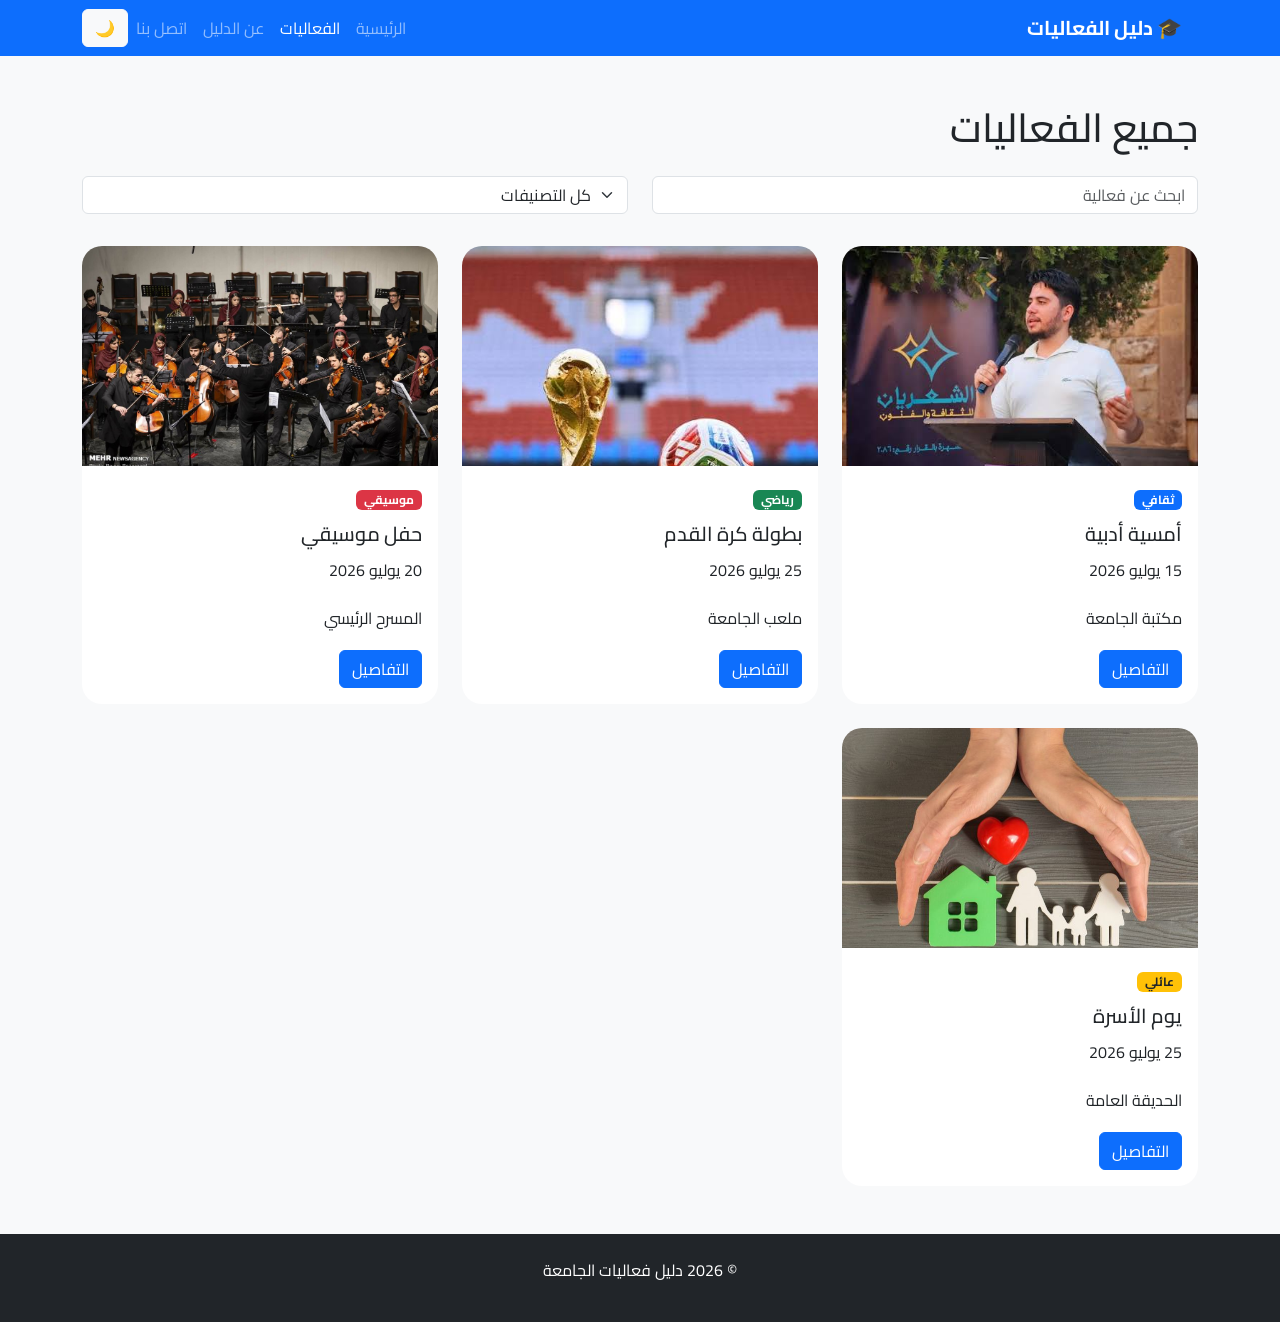
==== events.html @ 62cc1245 "Initial upload" ====
<!DOCTYPE html>
<html lang="ar" dir="rtl">

<head>
    <meta charset="UTF-8">
    <meta name="viewport" content="width=device-width, initial-scale=1.0">
    <title>الفعاليات</title>

    <link href="https://cdn.jsdelivr.net/npm/bootstrap@5.3.8/dist/css/bootstrap.min.css" rel="stylesheet">

    <link href="https://fonts.googleapis.com/css2?family=Cairo:wght@300;400;600;700&display=swap" rel="stylesheet">

    <link rel="stylesheet" href="assets/css/styles.css">
</head>

<body>
<div id="loader">

        <div class="loader-content">

            🎓 دليل فعاليات الجامعة

            <div class="spinner"></div>

            <p>
                جاري تحميل الموقع...
            </p>

        </div>

    </div>
<nav class="navbar navbar-expand-lg navbar-dark bg-primary">
    <div class="container">

        <a class="navbar-brand fw-bold" href="index.html">
            🎓 دليل الفعاليات
        </a>

        <button class="navbar-toggler" data-bs-toggle="collapse" data-bs-target="#navMenu">
            <span class="navbar-toggler-icon"></span>
        </button>

        <div class="collapse navbar-collapse" id="navMenu">

            <ul class="navbar-nav me-auto">

                <li class="nav-item">
                    <a class="nav-link" href="index.html">الرئيسية</a>
                </li>

                <li class="nav-item">
                    <a class="nav-link active" href="events.html">الفعاليات</a>
                </li>

                <li class="nav-item">
                    <a class="nav-link" href="about.html">عن الدليل</a>
                </li>

                <li class="nav-item">
                    <a class="nav-link" href="contact.html">اتصل بنا</a>
                </li>

            </ul>

        </div>
 <button id="themeToggle"
         class="btn btn-light">
    🌙
    </div>
</nav>

<div class="container my-5">

    <h1 class="mb-4">جميع الفعاليات</h1>

    <div class="row mb-4">

        <div class="col-md-6 mb-2">
            <input type="text" id="searchInput" class="form-control" placeholder="ابحث عن فعالية">
        </div>

        <div class="col-md-6 mb-2">
            <select id="categoryFilter" class="form-select">
                <option value="all">كل التصنيفات</option>
                <option value="ثقافي">ثقافي</option>
                <option value="رياضي">رياضي</option>
                <option value="موسيقي">موسيقي</option>
                <option value="عائلي">عائلي</option>
            </select>
        </div>

    </div>

    <div class="row g-4" id="eventsContainer">

        <!-- Event 1 -->
        <div class="col-md-4 event-card" data-category="ثقافي">

            <div class="card h-100">
                <img src="assets/img/11.jpg"
                    class="card-img-top" >
              

                <div class="card-body">

                    <span class="badge bg-primary">ثقافي</span>

                    <h5 class="mt-2">
                        أمسية أدبية
                    </h5>

                    <p>
                        15 يوليو 2026
                    </p>

                    <p>
                        مكتبة الجامعة
                    </p>

                    <a href="event.html" class="btn btn-primary">
                        التفاصيل
                    </a>

                </div>

            </div>

        </div>

        <!-- Event 2 -->

        <div class="col-md-4 event-card" data-category="رياضي">

            <div class="card h-100">

                <img src="assets/img/15.jpg"
                    class="card-img-top" >

                <div class="card-body">

                    <span class="badge bg-success">رياضي</span>

                    <h5 class="mt-2">
                        بطولة كرة القدم
                    </h5>

                    <p>
                        25 يوليو 2026
                    </p>

                    <p>
                        ملعب الجامعة
                    </p>

                    <a href="event.html" class="btn btn-primary">
                        التفاصيل
                    </a>

                </div>

            </div>

        </div>

        <!-- Event 3 -->

        <div class="col-md-4 event-card" data-category="موسيقي">

            <div class="card h-100">

                <img src="assets/img/16.jpg"
                    class="card-img-top" >

                <div class="card-body">

                    <span class="badge bg-danger">
                        موسيقي
                    </span>

                    <h5 class="mt-2">
                        حفل موسيقي
                    </h5>

                    <p>
                        20 يوليو 2026
                    </p>

                    <p>
                        المسرح الرئيسي
                    </p>

                    <a href="event.html" class="btn btn-primary">
                        التفاصيل
                    </a>

                </div>

            </div>

        </div>

        <!-- Event 4 -->

        <div class="col-md-4 event-card" data-category="عائلي">

            <div class="card h-100">

                <img src="assets/img/17.jpg"
                    class="card-img-top" >

                <div class="card-body">

                    <span class="badge bg-warning text-dark">
                        عائلي
                    </span>

                    <h5 class="mt-2">
                        يوم الأسرة
                    </h5>

                    <p>
                        25 يوليو 2026
                    </p>

                    <p>
                        الحديقة العامة
                    </p>

                    <a href="event.html" class="btn btn-primary">
                        التفاصيل
                    </a>

                </div>

            </div>

        </div>

    </div>

</div>

<footer class="bg-dark text-white text-center p-4 mt-5">

    <p>© 2026 دليل فعاليات الجامعة</p>

</footer>

<script>

const searchInput = document.getElementById("searchInput");
const categoryFilter = document.getElementById("categoryFilter");
const eventCards = document.querySelectorAll(".event-card");

function filterEvents() {

    const searchValue = searchInput.value.toLowerCase();
    const categoryValue = categoryFilter.value;

    eventCards.forEach(card => {

        const title = card.querySelector("h5").textContent.toLowerCase();
        const category = card.dataset.category;

        const matchesSearch = title.includes(searchValue);

        const matchesCategory =
            categoryValue === "all" ||
            category === categoryValue;

        if (matchesSearch && matchesCategory) {
            card.style.display = "block";
        } else {
            card.style.display = "none";
        }

    });

}

searchInput.addEventListener("keyup", filterEvents);
categoryFilter.addEventListener("change", filterEvents);

</script>

<script src="https://cdn.jsdelivr.net/npm/bootstrap@5.3.8/dist/js/bootstrap.bundle.min.js"></script>
<script src="assets/js/main.js"></script>
</body>
</html>
---- assets/css/styles.css ----
body{
    font-family: 'Cairo', sans-serif;
    background: #f8f9fa;
    transition: background-color .3s, color .3s;
}


.hero{
    background: linear-gradient(135deg,#0d6efd,#6610f2);
    padding:100px 0;
}



.card{
    transition: .3s ease;
    border: none;
    overflow: hidden;
    border-radius:15px;
}

.card:hover{
    transform: translateY(-8px);
    box-shadow:0 15px 30px rgba(0,0,0,.15);
}

.card img{
    height:220px;
    object-fit:cover;
}



.gallery-img{
    width:100%;
    height:250px;
    object-fit:cover;
    border-radius:12px;
    transition:.3s;
}

.gallery-img:hover{
    transform:scale(1.05);
}



.mySwiper{
    width:100%;
    padding:50px 0;
}

.swiper-slide{
    width:380px;
    transition:all .4s ease;
    opacity:.55;
    filter:blur(2px);
}

.swiper-slide img{
    width:100%;
    height:260px;
    object-fit:cover;
    border-radius:20px;
    box-shadow:0 15px 35px rgba(0,0,0,.25);
}

.swiper-slide-active{
    transform:scale(1.18);
    opacity:1;
    filter:none;
    z-index:10;
}



#loader{
    position:fixed;
    inset:0;
    background:#0d6efd;
    display:flex;
    justify-content:center;
    align-items:center;
    z-index:9999;
    color:white;
    font-size:28px;
    font-weight:bold;
}

.loader-content{
    text-align:center;
}

.spinner{
    width:50px;
    height:50px;
    border:5px solid white;
    border-top-color:transparent;
    border-radius:50%;
    margin:20px auto;
    animation:rotate 1s linear infinite;
}

@keyframes rotate{

    from{
        transform:rotate(0deg);
    }

    to{
        transform:rotate(360deg);
    }

}

.hide-loader{
    opacity:0;
    visibility:hidden;
    transition:.5s;
}


.dark-mode{
    background:#121212;
    color:white;
}

.dark-mode .navbar{
    background:#222 !important;
}

.dark-mode .card{
    background:#1f1f1f;
    color:white;
}

.dark-mode footer{
    background:#000 !important;
}

.dark-mode .gallery-img{
    box-shadow:0 10px 25px rgba(255,255,255,.08);
}

.dark-mode .swiper-slide img{
    box-shadow:0 15px 35px rgba(255,255,255,.08);
}

.swiper-slide img{
    transition: .4s;
}

.swiper-slide:hover img{
    transform: scale(1.05);
}


.event-hero{

    position:relative;

    height:500px;

    overflow:hidden;

    border-radius:25px;

    margin:40px auto;

    max-width:1200px;

}

.event-cover{

    width:100%;

    height:100%;

    object-fit:cover;

}

.event-overlay{

    position:absolute;

    inset:0;

    background:linear-gradient(to top,
    rgba(0,0,0,.75),
    rgba(0,0,0,.15));

    display:flex;

    flex-direction:column;

    justify-content:end;

    padding:50px;

    color:white;

}

.event-overlay h1{

    font-size:45px;

    font-weight:bold;

    margin-bottom:15px;

}

.event-overlay p{

    font-size:20px;

    max-width:700px;

}

.event-info{

    margin-top:20px;

}

.event-info .badge{

    margin-left:10px;

    padding:12px 20px;

    font-size:16px;

    border-radius:30px;

}
.card{

    border-radius:20px;

}

.card-body{

    line-height:2;

}

.card hr{

    opacity:.15;

}
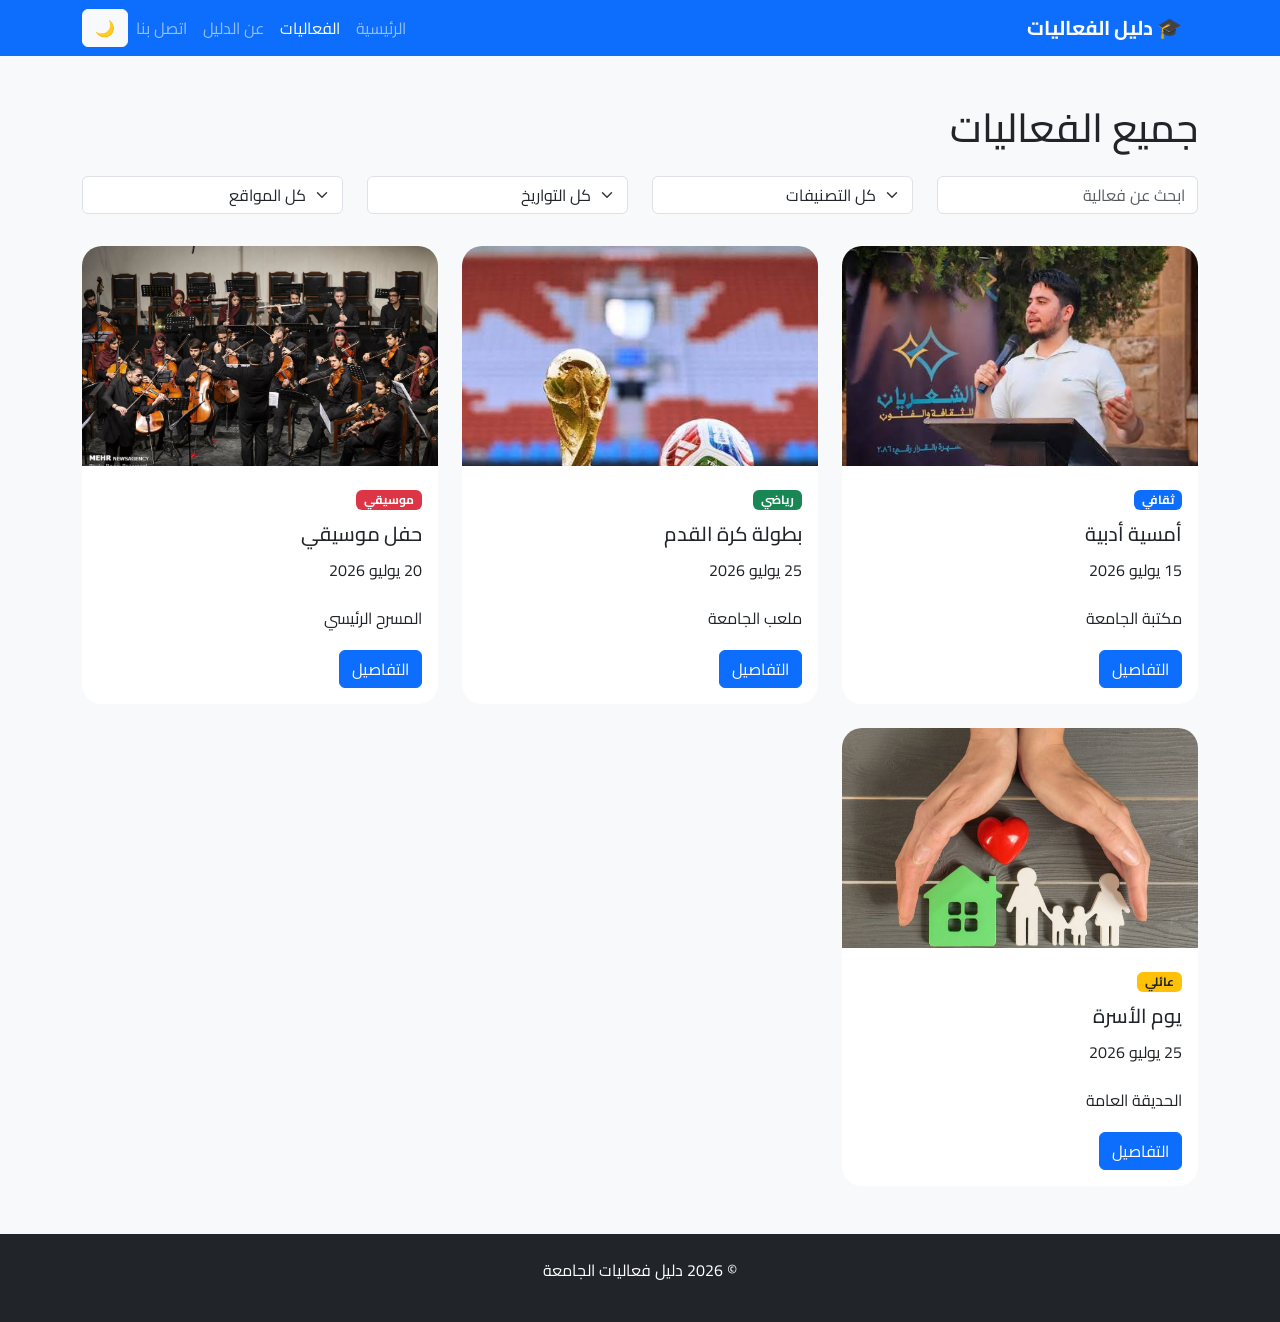
==== commit 945e7af1: "Added date and location filters" ====
--- a/events.html
+++ b/events.html
@@ -75,166 +75,228 @@
 
     <div class="row mb-4">
 
-        <div class="col-md-6 mb-2">
-            <input type="text" id="searchInput" class="form-control" placeholder="ابحث عن فعالية">
-        </div>
-
-        <div class="col-md-6 mb-2">
-            <select id="categoryFilter" class="form-select">
-                <option value="all">كل التصنيفات</option>
-                <option value="ثقافي">ثقافي</option>
-                <option value="رياضي">رياضي</option>
-                <option value="موسيقي">موسيقي</option>
-                <option value="عائلي">عائلي</option>
-            </select>
-        </div>
-
-    </div>
+    <!-- البحث -->
+
+    <div class="col-md-3 mb-2">
+        <input type="text"
+               id="searchInput"
+               class="form-control"
+               placeholder="ابحث عن فعالية">
+    </div>
+
+    <!-- التصنيف -->
+
+    <div class="col-md-3 mb-2">
+
+        <select id="categoryFilter"
+                class="form-select">
+
+            <option value="all">كل التصنيفات</option>
+            <option value="ثقافي">ثقافي</option>
+            <option value="رياضي">رياضي</option>
+            <option value="موسيقي">موسيقي</option>
+            <option value="عائلي">عائلي</option>
+
+        </select>
+
+    </div>
+
+    <!-- التاريخ -->
+
+    <div class="col-md-3 mb-2">
+
+        <select id="dateFilter"
+                class="form-select">
+
+            <option value="all">كل التواريخ</option>
+            <option value="15 يوليو 2026">15 يوليو 2026</option>
+            <option value="20 يوليو 2026">20 يوليو 2026</option>
+            <option value="25 يوليو 2026">25 يوليو 2026</option>
+
+        </select>
+
+    </div>
+
+    <!-- الموقع -->
+
+    <div class="col-md-3 mb-2">
+
+        <select id="locationFilter"
+                class="form-select">
+
+            <option value="all">كل المواقع</option>
+            <option value="مكتبة الجامعة">مكتبة الجامعة</option>
+            <option value="ملعب الجامعة">ملعب الجامعة</option>
+            <option value="المسرح الرئيسي">المسرح الرئيسي</option>
+            <option value="الحديقة العامة">الحديقة العامة</option>
+
+        </select>
+
+    </div>
+
+</div>
+
 
     <div class="row g-4" id="eventsContainer">
 
         <!-- Event 1 -->
-        <div class="col-md-4 event-card" data-category="ثقافي">
-
-            <div class="card h-100">
-                <img src="assets/img/11.jpg"
-                    class="card-img-top" >
-              
-
-                <div class="card-body">
-
-                    <span class="badge bg-primary">ثقافي</span>
-
-                    <h5 class="mt-2">
-                        أمسية أدبية
-                    </h5>
-
-                    <p>
-                        15 يوليو 2026
-                    </p>
-
-                    <p>
-                        مكتبة الجامعة
-                    </p>
-
-                    <a href="event.html" class="btn btn-primary">
-                        التفاصيل
-                    </a>
-
-                </div>
-
-            </div>
-
-        </div>
-
-        <!-- Event 2 -->
-
-        <div class="col-md-4 event-card" data-category="رياضي">
-
-            <div class="card h-100">
-
-                <img src="assets/img/15.jpg"
-                    class="card-img-top" >
-
-                <div class="card-body">
-
-                    <span class="badge bg-success">رياضي</span>
-
-                    <h5 class="mt-2">
-                        بطولة كرة القدم
-                    </h5>
-
-                    <p>
-                        25 يوليو 2026
-                    </p>
-
-                    <p>
-                        ملعب الجامعة
-                    </p>
-
-                    <a href="event.html" class="btn btn-primary">
-                        التفاصيل
-                    </a>
-
-                </div>
-
-            </div>
-
-        </div>
-
-        <!-- Event 3 -->
-
-        <div class="col-md-4 event-card" data-category="موسيقي">
-
-            <div class="card h-100">
-
-                <img src="assets/img/16.jpg"
-                    class="card-img-top" >
-
-                <div class="card-body">
-
-                    <span class="badge bg-danger">
-                        موسيقي
-                    </span>
-
-                    <h5 class="mt-2">
-                        حفل موسيقي
-                    </h5>
-
-                    <p>
-                        20 يوليو 2026
-                    </p>
-
-                    <p>
-                        المسرح الرئيسي
-                    </p>
-
-                    <a href="event.html" class="btn btn-primary">
-                        التفاصيل
-                    </a>
-
-                </div>
-
-            </div>
-
-        </div>
-
+        <div class="col-md-4 event-card"
+     data-category="ثقافي"
+     data-date="15 يوليو 2026"
+     data-location="مكتبة الجامعة">
+
+    <div class="card h-100">
+
+        <img src="assets/img/11.jpg"
+             class="card-img-top">
+
+        <div class="card-body">
+
+            <span class="badge bg-primary">
+                ثقافي
+            </span>
+
+            <h5 class="mt-2">
+                أمسية أدبية
+            </h5>
+
+            <p>
+                15 يوليو 2026
+            </p>
+
+            <p>
+                مكتبة الجامعة
+            </p>
+
+            <a href="event.html" class="btn btn-primary">
+                التفاصيل
+            </a>
+
+        </div>
+
+    </div>
+
+</div>
+<!-- Event 2 -->
+
+<div class="col-md-4 event-card"
+     data-category="رياضي"
+     data-date="25 يوليو 2026"
+     data-location="ملعب الجامعة">
+
+    <div class="card h-100">
+
+        <img src="assets/img/15.jpg"
+             class="card-img-top">
+
+        <div class="card-body">
+
+            <span class="badge bg-success">
+                رياضي
+            </span>
+
+            <h5 class="mt-2">
+                بطولة كرة القدم
+            </h5>
+
+            <p>
+                25 يوليو 2026
+            </p>
+
+            <p>
+                ملعب الجامعة
+            </p>
+
+            <a href="event.html" class="btn btn-primary">
+                التفاصيل
+            </a>
+
+        </div>
+
+    </div>
+
+</div>
+
+ <!-- Event 3 -->
+
+<div class="col-md-4 event-card"
+     data-category="موسيقي"
+     data-date="20 يوليو 2026"
+     data-location="المسرح الرئيسي">
+
+    <div class="card h-100">
+
+        <img src="assets/img/16.jpg"
+             class="card-img-top">
+
+        <div class="card-body">
+
+            <span class="badge bg-danger">
+                موسيقي
+            </span>
+
+            <h5 class="mt-2">
+                حفل موسيقي
+            </h5>
+
+            <p>
+                20 يوليو 2026
+            </p>
+
+            <p>
+                المسرح الرئيسي
+            </p>
+
+            <a href="event.html" class="btn btn-primary">
+                التفاصيل
+            </a>
+
+        </div>
+
+    </div>
+
+</div>
         <!-- Event 4 -->
 
-        <div class="col-md-4 event-card" data-category="عائلي">
-
-            <div class="card h-100">
-
-                <img src="assets/img/17.jpg"
-                    class="card-img-top" >
-
-                <div class="card-body">
-
-                    <span class="badge bg-warning text-dark">
-                        عائلي
-                    </span>
-
-                    <h5 class="mt-2">
-                        يوم الأسرة
-                    </h5>
-
-                    <p>
-                        25 يوليو 2026
-                    </p>
-
-                    <p>
-                        الحديقة العامة
-                    </p>
-
-                    <a href="event.html" class="btn btn-primary">
-                        التفاصيل
-                    </a>
-
-                </div>
-
-            </div>
-
-        </div>
+<!-- Event 4 -->
+
+<div class="col-md-4 event-card"
+     data-category="عائلي"
+     data-date="25 يوليو 2026"
+     data-location="الحديقة العامة">
+
+    <div class="card h-100">
+
+        <img src="assets/img/17.jpg"
+             class="card-img-top">
+
+        <div class="card-body">
+
+            <span class="badge bg-warning text-dark">
+                عائلي
+            </span>
+
+            <h5 class="mt-2">
+                يوم الأسرة
+            </h5>
+
+            <p>
+                25 يوليو 2026
+            </p>
+
+            <p>
+                الحديقة العامة
+            </p>
+
+            <a href="event.html" class="btn btn-primary">
+                التفاصيل
+            </a>
+
+        </div>
+
+    </div>
+
+</div>
 
     </div>
 
@@ -247,42 +309,79 @@
 </footer>
 
 <script>
-
 const searchInput = document.getElementById("searchInput");
+
 const categoryFilter = document.getElementById("categoryFilter");
+
+const dateFilter = document.getElementById("dateFilter");
+
+const locationFilter = document.getElementById("locationFilter");
+
 const eventCards = document.querySelectorAll(".event-card");
 
-function filterEvents() {
+function filterEvents(){
 
     const searchValue = searchInput.value.toLowerCase();
+
     const categoryValue = categoryFilter.value;
 
-    eventCards.forEach(card => {
-
-        const title = card.querySelector("h5").textContent.toLowerCase();
+    const dateValue = dateFilter.value;
+
+    const locationValue = locationFilter.value;
+
+    eventCards.forEach(card=>{
+
+        const title =
+        card.querySelector("h5").textContent.toLowerCase();
+
         const category = card.dataset.category;
 
-        const matchesSearch = title.includes(searchValue);
+        const date = card.dataset.date;
+
+        const location = card.dataset.location;
+
+        const matchesSearch =
+        title.includes(searchValue);
 
         const matchesCategory =
-            categoryValue === "all" ||
-            category === categoryValue;
-
-        if (matchesSearch && matchesCategory) {
-            card.style.display = "block";
-        } else {
-            card.style.display = "none";
+        categoryValue==="all" ||
+        category===categoryValue;
+
+        const matchesDate =
+        dateValue==="all" ||
+        date===dateValue;
+
+        const matchesLocation =
+        locationValue==="all" ||
+        location===locationValue;
+
+        if(
+            matchesSearch &&
+            matchesCategory &&
+            matchesDate &&
+            matchesLocation
+        ){
+
+            card.style.display="block";
+
+        }else{
+
+            card.style.display="none";
+
         }
 
     });
 
 }
 
-searchInput.addEventListener("keyup", filterEvents);
-categoryFilter.addEventListener("change", filterEvents);
-
-</script>
-
+searchInput.addEventListener("keyup",filterEvents);
+
+categoryFilter.addEventListener("change",filterEvents);
+
+dateFilter.addEventListener("change",filterEvents);
+
+locationFilter.addEventListener("change",filterEvents);
+</SCRIPT>
 <script src="https://cdn.jsdelivr.net/npm/bootstrap@5.3.8/dist/js/bootstrap.bundle.min.js"></script>
 <script src="assets/js/main.js"></script>
 </body>
